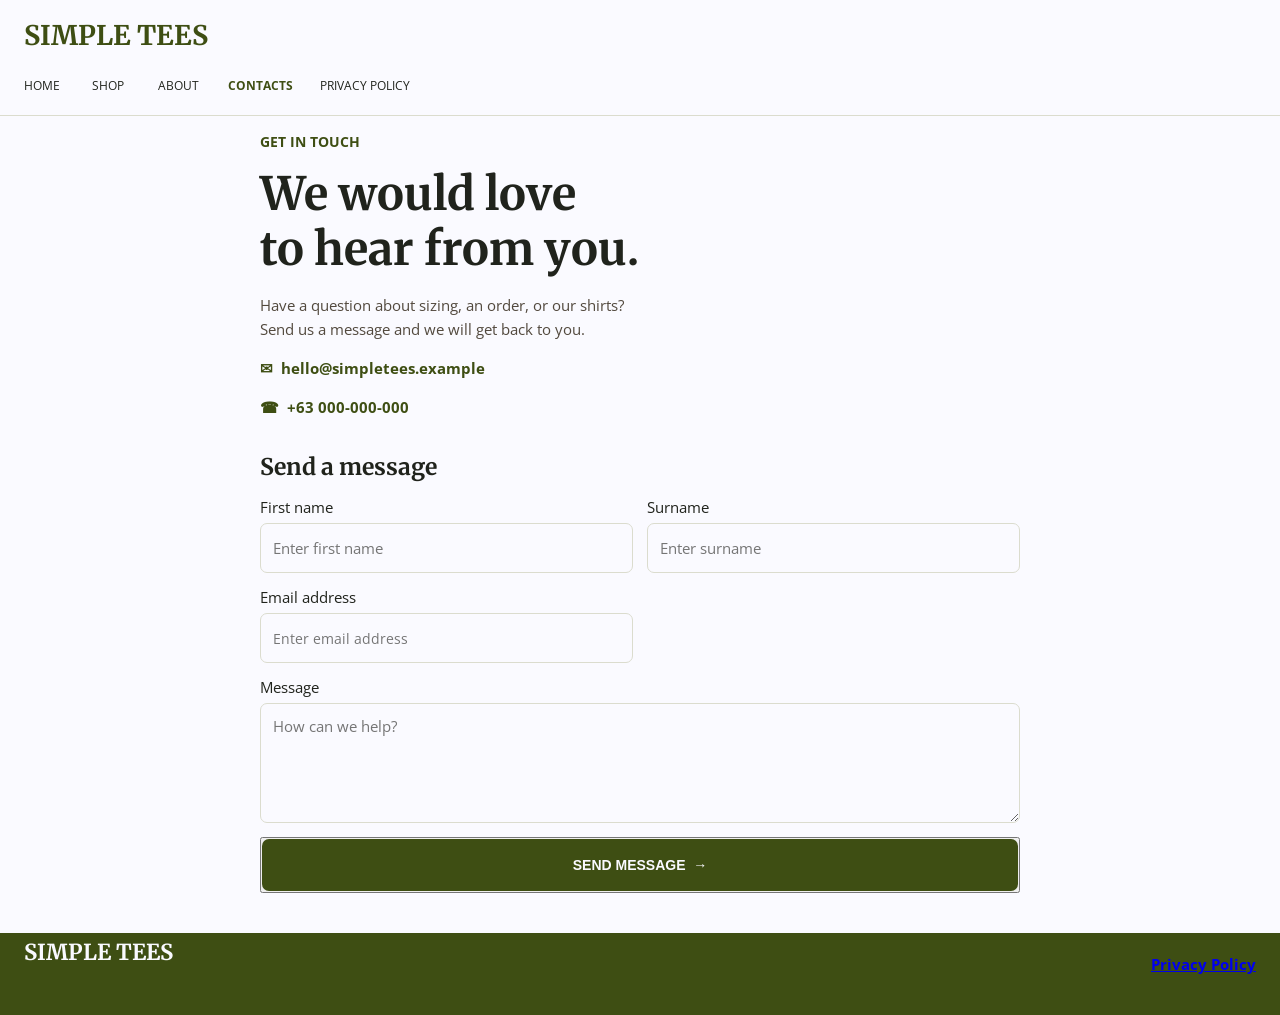
==== Contact.html @ 776efa2a "Add files via upload" ====
<!DOCTYPE html>
<html lang="en">
<head>
    <title>Contact Us | Simple Tees</title>
  	<meta charset="utf-8">
  	<meta name="viewport" content="initial-scale=1, width=device-width">
  	
  	<link rel="stylesheet" href="CSS/global.css">
  	<link rel="stylesheet" href="CSS/index1.css">
  	<link rel="stylesheet" href="https://fonts.googleapis.com/css2?family=Merriweather:wght@700&display=swap">
  	<link rel="stylesheet" href="https://fonts.googleapis.com/css2?family=Open+Sans:wght@400;700&display=swap">
<style>
.nav-link { color: inherit; text-decoration: none; }
.nav-link:hover { color: #3e4e13; text-decoration: underline; }
.nav-link:focus-visible { outline: 3px solid #9aa66d; outline-offset: 4px; }
.home { left: 760px; }
.shop { left: 855px; }
.about { left: 950px; }
.contacts { left: 1045px; }
.privacy-nav {
  position: absolute;
  top: 41px;
  left: 1150px;
  display: inline-block;
  width: 180px;
  height: 30px;
  color: #20231c;
}
</style>
<style>
.brand-home-link { font-weight: 700; text-decoration: none; cursor: pointer; }
.brand-home-link:hover { text-decoration: underline; }
.brand-home-link:focus-visible { outline: 3px solid #9aa66d; outline-offset: 4px; }
</style>
  <link rel="stylesheet" href="CSS/responsive.css">
</head>
<body>
  	
  	<div class="contact">
    		<div class="header"></div>
    		<a href="SimpleTees.html" class="simple-tees brand-home-link">SIMPLE TEES</a>
    		<a href="SimpleTees.html" class="home nav-link" id="hOMEText">HOME</a>
		<a href="Shop.html" class="shop nav-link" id="sHOPText">SHOP</a>
		<div class="about">ABOUT</div>
		<b class="contacts">CONTACTS</b>
		<a href="PrivacyPolicy.html" class="privacy-nav nav-link">PRIVACY POLICY</a>
    		<div class="divider"></div>
    		<div class="contact-background"></div>
    		<b class="get-in-touch">GET IN TOUCH</b>
    		<b class="we-would-loveto">We would love<br>to hear from you.</b>
    		<div class="have-a-question">Have a question about sizing, an order, or our shirts?<br>Send us a message and we will get back to you.</div>
    		<b class="hellosimpleteesexample">✉  hello@simpletees.example</b>
    		<b class="b">☎  +63 000-000-000</b>
    		
    		<div class="contact-form-surface"></div>
    		<b class="send-a-message">Send a message</b>
    		
    		<form id="contact-form">
      			<div class="first-name">
        				<label for="first-name" class="surname">First name</label>
        				<input type="text" id="first-name" class="field" placeholder="Enter first name" required>
      			</div>
      			
      			<div class="enter-surname">
        				<label for="surname" class="surname">Surname</label>
        				<input type="text" id="surname" class="field2" placeholder="Enter surname" required>
      			</div>
      			
      			<div class="enter-email-address">
        				<label for="email" class="email-address">Email address</label>
        				<input type="email" id="email" class="field" placeholder="Enter email address" required>
      			</div>
      			
      			<div class="how-can-we-help">
        				<label for="message" class="surname">Message</label>
        				<textarea id="message" class="field4" placeholder="How can we help?" required></textarea>
      			</div>
      			
      			<button type="submit" class="send-message">
        				<div class="send-message2"></div>
        				<b class="send-message3">SEND MESSAGE  →</b>
      			</button>
    		</form>
    		
    		<div class="footer"></div>
    		<a href="SimpleTees.html" class="simple-tees2 brand-home-link">SIMPLE TEES</a>
    		<a href="PrivacyPolicy.html" class="button-link">
  <b class="home3">Privacy Policy</b>
  </a>
  	</div>
  	
  	<script src="JS/Contact.js" defer></script>
</body>
</html>
---- CSS/global.css ----
body {
  	margin: 0;
  	line-height: normal;
}
---- CSS/index1.css ----
.contact {
  	width: 100%;
  	height: 1024px;
  	position: relative;
  	background-color: #fafaff;
  	overflow: hidden;
  	text-align: left;
  	font-size: 15px;
  	color: #20231c;
  	font-family: 'Open Sans';
}
.header {
  	position: absolute;
  	top: 0px;
  	left: 0px;
  	background-color: #fafaff;
  	width: 1440px;
  	height: 102px;
}
.simple-tees {
  	position: absolute;
  	top: 29px;
  	left: 82px;
  	font-size: 29px;
  	display: inline-block;
  	font-family: Merriweather;
  	color: #3e4e13;
  	width: 330px;
  	height: 58px;
}
.home {
  	position: absolute;
  	top: 41px;
  	left: 860px;
  	display: inline-block;
  	width: 110px;
  	height: 30px;
  	cursor: pointer;
}
.shop {
  	position: absolute;
  	top: 41px;
  	left: 982px;
  	display: inline-block;
  	width: 110px;
  	height: 30px;
  	cursor: pointer;
}
.about {
  	position: absolute;
  	top: 41px;
  	left: 1104px;
  	display: inline-block;
  	width: 110px;
  	height: 30px;
}
.contacts {
  	position: absolute;
  	top: 41px;
  	left: 1226px;
  	display: inline-block;
  	color: #3e4e13;
  	width: 110px;
  	height: 30px;
}
.divider {
  	position: absolute;
  	top: 101px;
  	left: 0px;
  	background-color: #dbdcce;
  	width: 1440px;
  	height: 1px;
}
.contact-background {
  	position: absolute;
  	top: 102px;
  	left: 0px;
  	background-color: #ece9d6;
  	width: 1440px;
  	height: 818px;
}
.get-in-touch {
  	position: absolute;
  	top: 172px;
  	left: 102px;
  	font-size: 16px;
  	display: inline-block;
  	color: #3e4e13;
  	width: 540px;
  	height: 32px;
}
.we-would-loveto {
  	position: absolute;
  	top: 228px;
  	left: 100px;
  	font-size: 48px;
  	display: inline-block;
  	font-family: Merriweather;
  	width: 670px;
  	height: 96px;
}
.have-a-question {
  	position: absolute;
  	top: 392px;
  	left: 101px;
  	font-size: 19px;
  	color: #52493e;
  	display: inline-block;
  	width: 650px;
  	height: 38px;
}
.hellosimpleteesexample {
  	position: absolute;
  	top: 556px;
  	left: 101px;
  	font-size: 19px;
  	display: inline-block;
  	color: #3e4e13;
  	white-space: pre-wrap;
  	width: 580px;
  	height: 38px;
}
.b {
  	position: absolute;
  	top: 609px;
  	left: 101px;
  	font-size: 19px;
  	display: inline-block;
  	color: #3e4e13;
  	white-space: pre-wrap;
  	width: 540px;
  	height: 38px;
}
.contact-form-surface {
  	position: absolute;
  	top: 161px;
  	left: 755px;
  	border-radius: 15px;
  	background-color: #fafaff;
  	width: 575px;
  	height: 672px;
}
.send-a-message {
  	position: absolute;
  	top: 193px;
  	left: 798px;
  	font-size: 28px;
  	display: inline-block;
  	font-family: Merriweather;
  	width: 470px;
  	height: 56px;
}
.first-name {
  	position: absolute;
  	top: 264px;
  	left: 797px;
  	width: 482px;
  	height: 94px;
}
.field {
  	position: absolute;
  	top: 33px;
  	left: 0px;
  	border-radius: 7px;
  	background-color: #fafaff;
  	border: 1.5px solid #dbdcce;
  	box-sizing: border-box;
  	width: 482px;
  	height: 61px;
}
.enter-first-name {
  	position: absolute;
  	top: 51px;
  	left: 18px;
  	font-size: 14px;
  	color: #5c6255;
  	display: inline-block;
  	width: 430px;
  	height: 28px;
}
.enter-surname {
  	position: absolute;
  	top: 376px;
  	left: 797px;
  	width: 482px;
  	height: 95px;
}
.surname {
  	position: absolute;
  	top: 0px;
  	left: 0px;
  	display: inline-block;
  	width: 475px;
  	height: 30px;
}
.field2 {
  	position: absolute;
  	top: 34px;
  	left: 0px;
  	border-radius: 7px;
  	background-color: #fafaff;
  	border: 1.5px solid #dbdcce;
  	box-sizing: border-box;
  	width: 482px;
  	height: 61px;
}
.enter-email-address {
  	position: absolute;
  	top: 488px;
  	left: 797px;
  	width: 482px;
  	height: 94px;
  	font-size: 14px;
  	color: #5c6255;
}
.enter-email-address2 {
  	position: absolute;
  	top: 51px;
  	left: 18px;
  	display: inline-block;
  	width: 430px;
  	height: 28px;
}
.email-address {
  	position: absolute;
  	top: 0px;
  	left: 0px;
  	font-size: 15px;
  	display: inline-block;
  	color: #20231c;
  	width: 475px;
  	height: 30px;
}
.how-can-we-help {
  	position: absolute;
  	top: 600px;
  	left: 797px;
  	width: 482px;
  	height: 129px;
}
.field4 {
  	position: absolute;
  	top: 33px;
  	left: 0px;
  	border-radius: 7px;
  	background-color: #fafaff;
  	border: 1.5px solid #dbdcce;
  	box-sizing: border-box;
  	width: 482px;
  	height: 96px;
}
.send-message {
  	position: absolute;
  	top: 758px;
  	left: 797px;
  	width: 482px;
  	height: 52px;
  	font-size: 14px;
  	color: #fafaff;
}
.send-message2 {
  	position: absolute;
  	top: 0px;
  	left: 0px;
  	border-radius: 7px;
  	background-color: #3e4e13;
  	width: 482px;
  	height: 52px;
}
.send-message3 {
  	position: absolute;
  	top: 15.5px;
  	left: 20px;
  	display: inline-block;
  	white-space: pre-wrap;
  	width: 447px;
  	height: 28px;
}
.footer {
  	position: absolute;
  	top: 920px;
  	left: 0px;
  	background-color: #3e4e13;
  	width: 1440px;
  	height: 104px;
}
.simple-tees2 {
  	position: absolute;
  	top: 949px;
  	left: 82px;
  	font-size: 22px;
  	display: inline-block;
  	font-family: Merriweather;
  	color: #fafaff;
  	width: 295px;
  	height: 44px;
}
.home2 {
  	position: absolute;
  	top: 960px;
  	left: 848px;
  	font-size: 14px;
  	color: #fafaff;
  	white-space: pre-wrap;
  	display: inline-block;
  	width: 505px;
  	height: 28px;
  	cursor: pointer;
}
---- CSS/responsive.css ----
/* SimpleTees responsive layout
   Keeps the original desktop design and reflows content on smaller screens. */

*,
*::before,
*::after {
  box-sizing: border-box;
}

html {
  width: 100%;
  min-width: 320px;
  scroll-behavior: smooth;
}

body {
  margin: 0;
  width: 100%;
  min-width: 320px;
  overflow-x: hidden;
}

img {
  max-width: 100%;
  height: auto;
}

/* Tablet and mobile layout */
@media (max-width: 1350px) {
  body {
    overflow-x: hidden;
  }

  body > .home,
  .product-page,
  .contact,
  .privacy-policy {
    width: 100% !important;
    min-width: 0 !important;
    max-width: 100% !important;
    height: auto !important;
    min-height: 100vh;
    margin: 0 auto;
    padding: 132px 24px 28px;
    overflow: visible !important;
    display: flex;
    flex-direction: column;
    align-items: stretch;
    gap: 16px;
  }

  /* Shared header and navigation */
  .header {
    position: absolute !important;
    top: 0 !important;
    left: 0 !important;
    width: 100% !important;
    height: 116px !important;
  }

  .simple-tees {
    position: absolute !important;
    top: 19px !important;
    left: 24px !important;
    width: auto !important;
    height: auto !important;
    max-width: calc(100% - 48px);
    font-size: clamp(21px, 3vw, 27px) !important;
    line-height: 1.2;
    z-index: 5;
  }

  .home2,
  .home,
  .shop,
  .about,
  .contacts,
  .privacy-nav {
    position: absolute !important;
    top: 78px !important;
    height: auto !important;
    width: auto !important;
    min-width: 0;
    font-size: 12px !important;
    line-height: 1.4;
    white-space: nowrap;
    z-index: 5;
  }

  /* Header navigation positions are shared across pages. */
  .home2,
  .home { left: 24px !important; }

  .shop { left: 92px !important; }

  .about { left: 158px !important; }

  .contacts { left: 228px !important; }

  .privacy-nav { left: 320px !important; }

  .divider {
    position: absolute !important;
    top: 115px !important;
    left: 0 !important;
    width: 100% !important;
    height: 1px !important;
  }

  .footer {
    position: relative !important;
    top: auto !important;
    left: auto !important;
    width: calc(100% + 48px) !important;
    height: 82px !important;
    min-height: 82px;
    margin: 24px -24px -28px;
    order: 90;
  }

  .simple-tees2 {
    position: relative !important;
    top: auto !important;
    left: auto !important;
    width: auto !important;
    height: auto !important;
    margin: -65px 0 0 0;
    align-self: flex-start;
    z-index: 2;
    order: 91;
  }

  .home3 {
    position: relative !important;
    top: auto !important;
    left: auto !important;
    width: auto !important;
    height: auto !important;
    margin: -28px 0 0 auto;
    align-self: flex-end;
    z-index: 2;
    order: 92;
  }

  /* Homepage */
  .home .canvas,
  .home .backdrop {
    display: none !important;
  }

  .home .dont-belate {
    display: none !important;
  }

  .home .everyday-essentials,
  .home .simple-t-shirtsfor-everyday,
  .home .easy-to-wear,
  .home .button,
  .home .tshirt,
  .home .everyday-comfort-simple,
  .home .explore-our-original {
    position: relative !important;
    top: auto !important;
    left: auto !important;
    width: 100% !important;
    height: auto !important;
    max-width: 760px;
    margin-left: auto;
    margin-right: auto;
  }

  .home .everyday-essentials {
    order: 1;
    font-size: 14px;
    margin-top: 4px;
  }

  .home .simple-t-shirtsfor-everyday {
    order: 2;
    font-size: clamp(32px, 6vw, 54px) !important;
    line-height: 1.15;
  }

  .home .easy-to-wear {
    order: 3;
    font-size: 16px !important;
    line-height: 1.6;
  }

  .home .button {
    order: 4;
    margin-top: 4px;
    min-height: 58px;
  }

  .home .button .view-shop,
  .home .button .view-shop2 {
    position: absolute !important;
    top: 0 !important;
    left: 0 !important;
    width: 227px !important;
    height: 58px !important;
  }

  .home .button .view-shop2 {
    top: 18px !important;
    left: 20px !important;
    width: 190px !important;
    height: auto !important;
  }

  .home .tshirt {
    order: 5;
    display: flex;
    justify-content: center;
    margin-top: 12px;
  }

  .home .tshirt img {
    display: block;
    width: min(100%, 500px) !important;
    height: auto !important;
    object-fit: contain;
  }

  .home .everyday-comfort-simple {
    order: 6;
    font-size: clamp(22px, 4vw, 32px) !important;
    line-height: 1.3;
    margin-top: 10px;
  }

  .home .explore-our-original {
    order: 7;
    font-size: 15px !important;
    line-height: 1.5;
  }

  /* Product detail pages */
  .product-page .home2,
  .product-page .home21,
  .product-page .home211,
  .product-page .home22 {
    position: relative !important;
    top: auto !important;
    left: auto !important;
    width: auto !important;
    height: auto !important;
    display: inline-block;
    white-space: normal;
    font-size: 12px !important;
    line-height: 1.5;
  }

  .product-page .home2 { order: 1; }
  .product-page .home21 { order: 1; }
  .product-page .home211 { order: 1; }
  .product-page .home22 { order: 1; }

  .product-page .product-image-background {
    position: relative !important;
    top: auto !important;
    left: auto !important;
    width: 100% !important;
    max-width: 620px;
    height: auto !important;
    margin: 4px auto 12px;
    order: 2;
  }

  .product-page .product-image-background img {
    display: block;
    width: 100% !important;
    height: auto !important;
    object-fit: contain;
  }

  .product-page .product-page-child {
    display: none !important;
  }

  .product-page .new-arrival,
  .product-page .dont-be-late,
  .product-page .everyday-comfort,
  .product-page .do-good-work,
  .product-page .b,
  .product-page .divider2,
  .product-page .keep-the-momentum,
  .product-page .select-size,
  .product-page .size-selector,
  .product-page .quantity-label,
  .product-page .quantity-control,
  .product-page .add-to-cart,
  .product-page .order-now,
  .product-page .comfortable-everyday-fit {
    position: relative !important;
    top: auto !important;
    left: auto !important;
    right: auto !important;
    bottom: auto !important;
    width: 100% !important;
    max-width: 620px;
    height: auto !important;
    margin-left: auto;
    margin-right: auto;
  }

  .product-page .new-arrival { order: 3; font-size: 13px; }
  .product-page .dont-be-late,
  .product-page .everyday-comfort,
  .product-page .do-good-work {
    order: 4;
    font-size: clamp(27px, 5vw, 40px) !important;
    line-height: 1.2;
  }

  .product-page .b {
    order: 5;
    font-size: 22px !important;
    margin-top: 4px;
  }

  .product-page .divider2 {
    order: 6;
    margin-top: 4px;
    margin-bottom: 4px;
  }

  .product-page .keep-the-momentum {
    order: 7;
    font-size: 15px !important;
    line-height: 1.6;
  }

  .product-page .select-size {
    order: 8;
    font-size: 14px;
    margin-top: 8px;
  }

  .product-page .size-selector {
    order: 9;
    display: flex !important;
    flex-wrap: wrap;
    gap: 10px;
    justify-content: flex-start;
  }

  .product-page .size-option {
    position: relative !important;
    top: auto !important;
    left: auto !important;
    width: clamp(48px, 12vw, 68px) !important;
    height: 48px !important;
    flex: 0 0 auto;
  }

  .product-page .quantity-label {
    order: 10;
    margin-top: 4px;
    font-weight: 700;
  }

  .product-page .quantity-control {
    order: 11;
    display: flex !important;
    align-items: center;
    width: fit-content !important;
    margin-left: 0;
  }

  .product-page .add-to-cart,
  .product-page .order-now {
    order: 12;
    min-height: 54px;
    margin-top: 4px;
  }

  .product-page .order-now { order: 13; }

  .product-page .add-to-cart2,
  .product-page .add-to-cart3,
  .product-page .order-now2,
  .product-page .order-now3 {
    position: absolute !important;
    top: 0 !important;
    left: 0 !important;
    width: 100% !important;
    height: 54px !important;
  }

  .product-page .add-to-cart3,
  .product-page .order-now3 {
    display: flex;
    align-items: center;
    justify-content: center;
    top: 0 !important;
    font-size: 14px !important;
  }

  .product-page .comfortable-everyday-fit {
    order: 14;
    font-size: 13px;
    line-height: 1.7;
    margin-top: 8px;
  }

  /* Contact page */
  .contact .contact-background,
  .contact .contact-form-surface {
    display: none !important;
  }

  .contact .get-in-touch,
  .contact .we-would-loveto,
  .contact .have-a-question,
  .contact .hellosimpleteesexample,
  .contact .b,
  .contact .send-a-message,
  .contact form {
    position: relative !important;
    top: auto !important;
    left: auto !important;
    width: 100% !important;
    max-width: 760px;
    height: auto !important;
    margin-left: auto;
    margin-right: auto;
  }

  .contact .get-in-touch { order: 1; font-size: 14px; }
  .contact .we-would-loveto {
    order: 2;
    font-size: clamp(30px, 6vw, 46px) !important;
    line-height: 1.2;
  }

  .contact .have-a-question {
    order: 3;
    font-size: 15px !important;
    line-height: 1.6;
  }

  .contact .hellosimpleteesexample,
  .contact .b {
    font-size: 15px !important;
    line-height: 1.5;
  }

  .contact .hellosimpleteesexample { order: 4; }
  .contact .b { order: 5; }

  .contact .send-a-message {
    order: 6;
    font-size: 23px !important;
    margin-top: 18px;
  }

  .contact form {
    order: 7;
    display: grid;
    grid-template-columns: minmax(0, 1fr) minmax(0, 1fr);
    gap: 14px;
  }

  .contact form > div {
    position: relative !important;
    top: auto !important;
    left: auto !important;
    width: 100% !important;
    height: auto !important;
    min-width: 0;
  }

  .contact .how-can-we-help,
  .contact .send-message {
    grid-column: 1 / -1;
  }

  .contact .surname,
  .contact .email-address,
  .contact .field,
  .contact .field2,
  .contact .field4,
  .contact .send-message,
  .contact .send-message2,
  .contact .send-message3 {
    position: relative !important;
    top: auto !important;
    left: auto !important;
    width: 100% !important;
    height: auto !important;
    display: block;
  }

  .contact .field,
  .contact .field2,
  .contact .field4 {
    min-height: 50px;
    margin-top: 6px;
    padding: 12px;
    font: inherit;
  }

  .contact .field4 { min-height: 120px; resize: vertical; }

  .contact .send-message {
    min-height: 52px;
    padding: 0;
  }

  .contact .send-message2 {
    position: absolute !important;
    inset: 0;
    min-height: 52px;
  }

  .contact .send-message3 {
    position: relative !important;
    min-height: 52px;
    display: flex;
    align-items: center;
    justify-content: center;
  }

  /* Privacy policy page */
  .privacy-policy .policy-intro {
    position: absolute !important;
    top: 116px !important;
    left: 0 !important;
    width: 100% !important;
    height: 170px !important;
  }

  .privacy-policy .your-privacy-matters,
  .privacy-policy .privacy-policy2,
  .privacy-policy .last-updated-november,
  .privacy-policy .policy-contents,
  .privacy-policy .information-we-collect,
  .privacy-policy .how-we-use-your-information,
  .privacy-policy .cookies-and-website-analytics,
  .privacy-policy .data-protection-and-retention,
  .privacy-policy .your-privacy-choices,
  .privacy-policy .contact,
  .privacy-policy .information-we-collect3,
  .privacy-policy .when-you-place,
  .privacy-policy .divider2,
  .privacy-policy .how-we-use2,
  .privacy-policy .we-use-customer,
  .privacy-policy .divider3,
  .privacy-policy .cookies-and-website2 {
    position: relative !important;
    top: auto !important;
    left: auto !important;
    right: auto !important;
    width: 100% !important;
    max-width: 820px;
    height: auto !important;
    margin-left: auto;
    margin-right: auto;
  }

  .privacy-policy .your-privacy-matters { order: 1; font-size: 13px; }
  .privacy-policy .privacy-policy2 {
    order: 2;
    font-size: clamp(32px, 6vw, 48px) !important;
    line-height: 1.2;
  }
  .privacy-policy .last-updated-november { order: 3; font-size: 13px; }
  .privacy-policy .policy-contents { order: 4; margin-top: 18px; }
  .privacy-policy .information-we-collect,
  .privacy-policy .how-we-use-your-information,
  .privacy-policy .cookies-and-website-analytics,
  .privacy-policy .data-protection-and-retention,
  .privacy-policy .your-privacy-choices,
  .privacy-policy .contact {
    order: 5;
    min-height: 52px;
  }

  .privacy-policy .contents-background,
  .privacy-policy .contents-background2 {
    position: absolute !important;
    inset: 0 !important;
    width: 100% !important;
    height: 52px !important;
  }

  .privacy-policy .how-we-use {
    position: relative !important;
    top: auto !important;
    left: auto !important;
    width: 100% !important;
    min-height: 52px;
    padding: 15px;
  }

  .privacy-policy .information-we-collect3 { order: 6; margin-top: 20px; }
  .privacy-policy .when-you-place { order: 7; line-height: 1.7; }
  .privacy-policy .divider2 { order: 8; margin: 12px 0; }
  .privacy-policy .how-we-use2 { order: 9; }
  .privacy-policy .we-use-customer { order: 10; line-height: 1.7; }
  .privacy-policy .divider3 { order: 11; margin: 12px 0; }
  .privacy-policy .cookies-and-website2 { order: 12; }
}

/* Small phones */
@media (max-width: 520px) {
  body > .home,
  .product-page,
  .contact,
  .privacy-policy {
    padding-left: 16px;
    padding-right: 16px;
    padding-top: 128px;
    gap: 13px;
  }

  .simple-tees {
    left: 16px !important;
  }

  .home2,
  .home,
  .shop,
  .about,
  .contacts,
  .privacy-nav {
    top: 76px !important;
    font-size: 10px !important;
  }

  .home2,
  .home { left: 16px !important; }
  .shop { left: 75px !important; }
  .about { left: 130px !important; }
  .contacts { left: 190px !important; }
  .privacy-nav { left: 270px !important; }

  .product-page .size-selector {
    gap: 7px;
  }

  .product-page .size-option {
    width: 46px !important;
    height: 44px !important;
  }

  .contact form {
    grid-template-columns: minmax(0, 1fr);
  }

  .contact .how-can-we-help,
  .contact .send-message {
    grid-column: auto;
  }

  .home .easy-to-wear br,
  .privacy-policy .when-you-place br,
  .privacy-policy .we-use-customer br {
    display: none;
  }

  .home .easy-to-wear,
  .privacy-policy .when-you-place,
  .privacy-policy .we-use-customer {
    overflow-wrap: anywhere;
  }
}

@media (max-width: 380px) {
  body > .home,
  .product-page,
  .contact,
  .privacy-policy {
    padding-top: 150px;
  }

  .header { height: 138px !important; }
  .divider { top: 137px !important; }

  .home2,
  .home { left: 16px !important; top: 76px !important; }
  .shop { left: 76px !important; top: 76px !important; }
  .about { left: 136px !important; top: 76px !important; }
  .contacts { left: 16px !important; top: 104px !important; }
  .privacy-nav { left: 112px !important; top: 104px !important; }
}

/* Keep footer policy links with the footer rather than in the page content flow. */
@media (max-width: 1350px) {
  body > .home > a.button-link:has(.home3),
  .product-page > a.button-link:has(.home3),
  .contact > a.button-link:has(.home3) {
    position: relative !important;
    order: 92;
    align-self: flex-end;
    margin-top: -28px;
  }
}
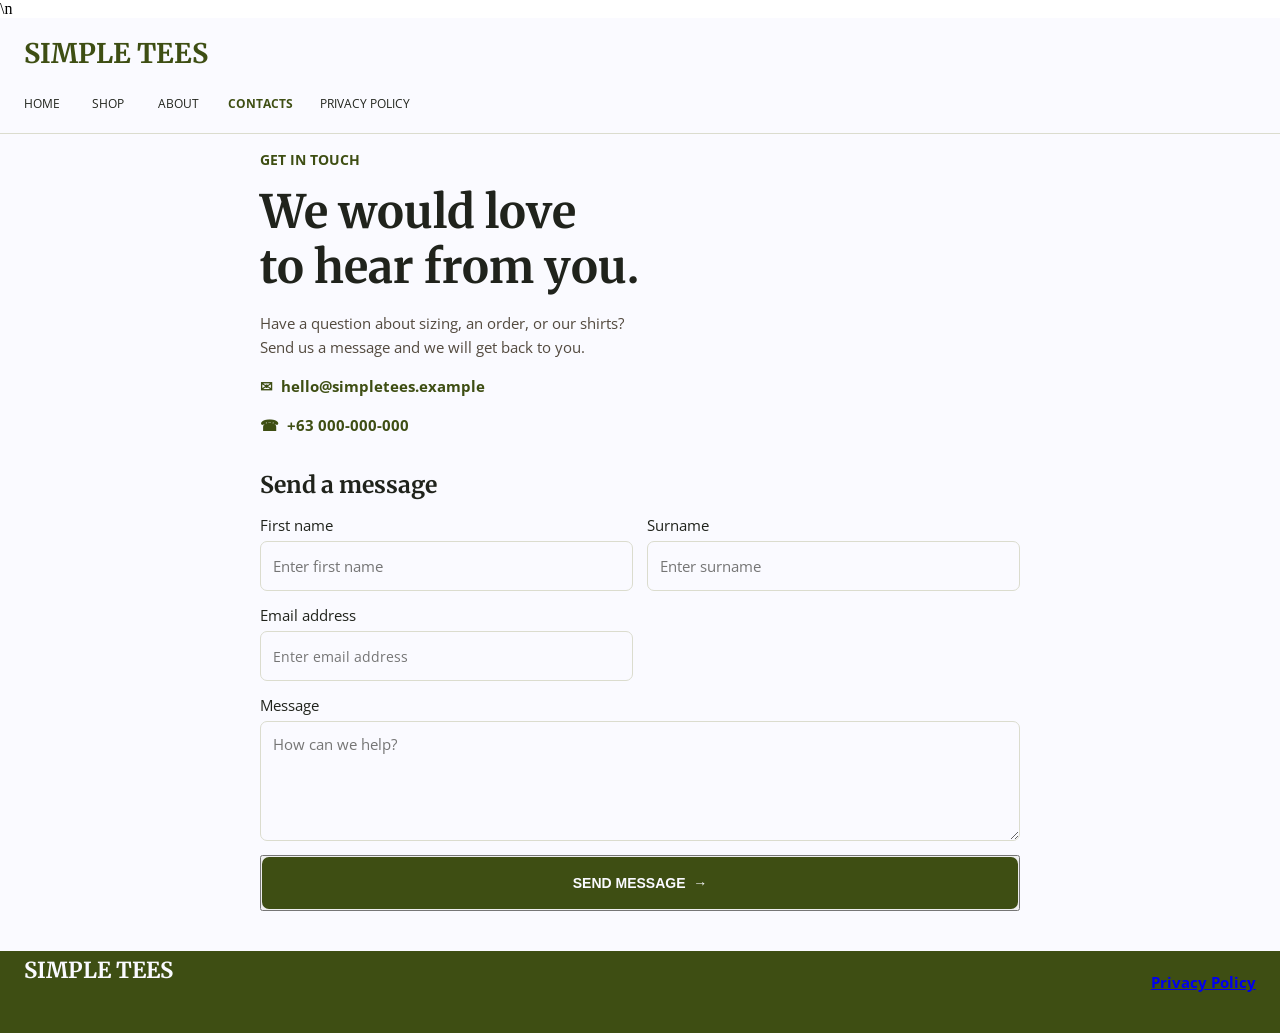
==== commit 0045836a: "Add files via upload" ====
--- a/Contact.html
+++ b/Contact.html
@@ -1,14 +1,13 @@
 <!DOCTYPE html>
-<html lang="en">
+<html>
 <head>
-    <title>Contact Us | Simple Tees</title>
   	<meta charset="utf-8">
   	<meta name="viewport" content="initial-scale=1, width=device-width">
   	
-  	<link rel="stylesheet" href="CSS/global.css">
-  	<link rel="stylesheet" href="CSS/index1.css">
-  	<link rel="stylesheet" href="https://fonts.googleapis.com/css2?family=Merriweather:wght@700&display=swap">
-  	<link rel="stylesheet" href="https://fonts.googleapis.com/css2?family=Open+Sans:wght@400;700&display=swap">
+  	<link rel="stylesheet" href="CSS/global.css" />
+  	<link rel="stylesheet" href="CSS/index1.css" />
+  	<link rel="stylesheet" href="https://fonts.googleapis.com/css2?family=Merriweather:wght@700&display=swap" />
+  	<link rel="stylesheet" href="https://fonts.googleapis.com/css2?family=Open+Sans:wght@400;700&display=swap" />
 <style>
 .nav-link { color: inherit; text-decoration: none; }
 .nav-link:hover { color: #3e4e13; text-decoration: underline; }
@@ -31,8 +30,7 @@
 .brand-home-link { font-weight: 700; text-decoration: none; cursor: pointer; }
 .brand-home-link:hover { text-decoration: underline; }
 .brand-home-link:focus-visible { outline: 3px solid #9aa66d; outline-offset: 4px; }
-</style>
-  <link rel="stylesheet" href="CSS/responsive.css">
+</style>\n  <link rel="stylesheet" href="CSS/responsive.css">
 </head>
 <body>
   	
@@ -58,17 +56,17 @@
     		<form id="contact-form">
       			<div class="first-name">
         				<label for="first-name" class="surname">First name</label>
-        				<input type="text" id="first-name" class="field" placeholder="Enter first name" required>
+        				<input type="text" id="first-name" class="field" placeholder="Enter first name" required />
       			</div>
       			
       			<div class="enter-surname">
         				<label for="surname" class="surname">Surname</label>
-        				<input type="text" id="surname" class="field2" placeholder="Enter surname" required>
+        				<input type="text" id="surname" class="field2" placeholder="Enter surname" required />
       			</div>
       			
       			<div class="enter-email-address">
         				<label for="email" class="email-address">Email address</label>
-        				<input type="email" id="email" class="field" placeholder="Enter email address" required>
+        				<input type="email" id="email" class="field" placeholder="Enter email address" required />
       			</div>
       			
       			<div class="how-can-we-help">
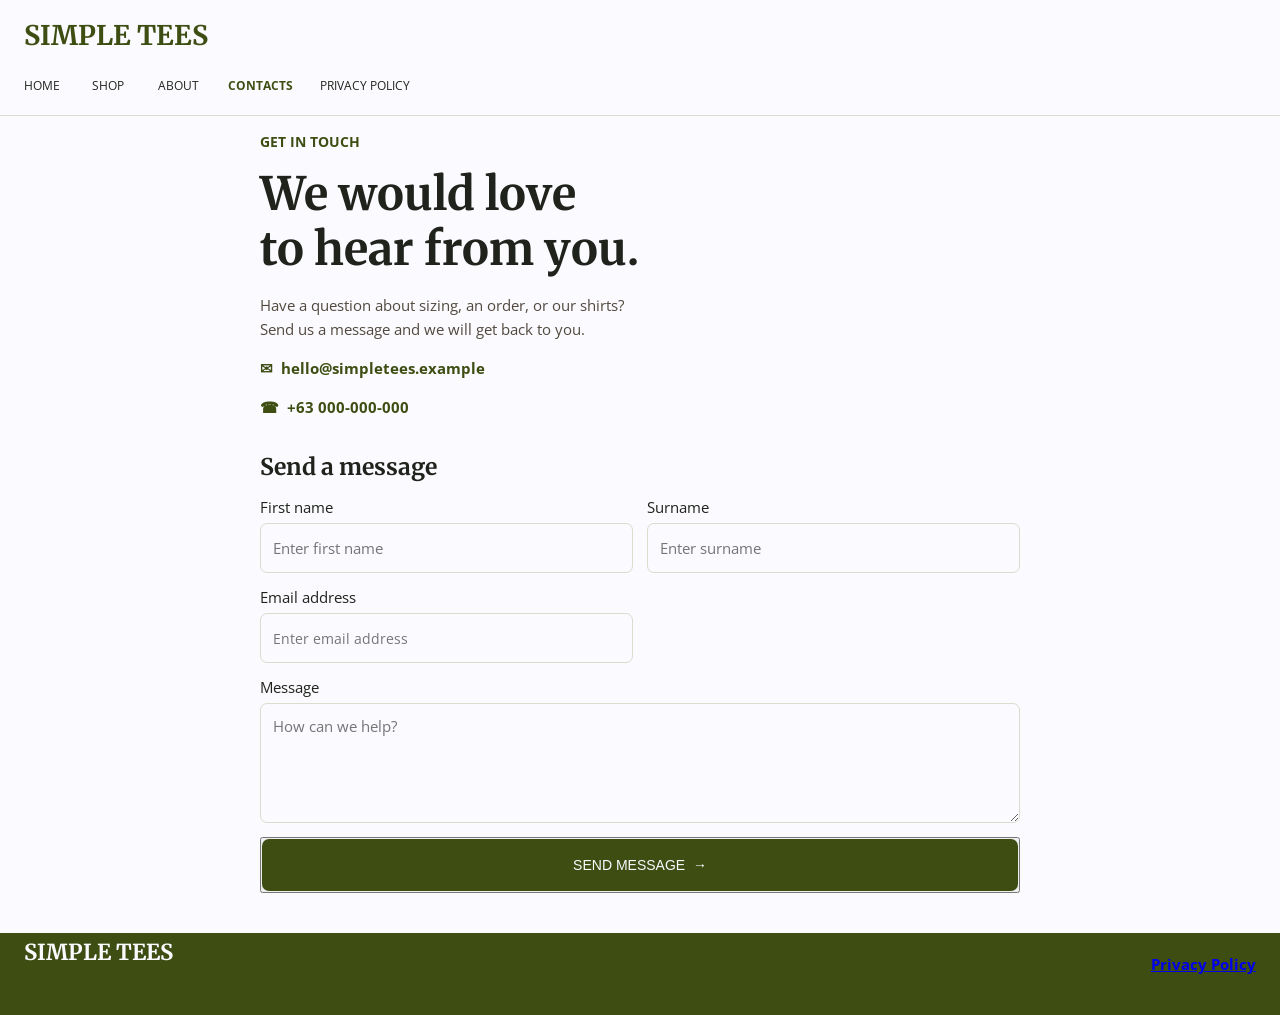
==== commit 3cdd29f1: "Add files via upload" ====
--- a/Contact.html
+++ b/Contact.html
@@ -1,13 +1,14 @@
 <!DOCTYPE html>
-<html>
+<html lang="en">
 <head>
+  <title>Contact Us | Simple Tees</title>
   	<meta charset="utf-8">
   	<meta name="viewport" content="initial-scale=1, width=device-width">
   	
-  	<link rel="stylesheet" href="CSS/global.css" />
-  	<link rel="stylesheet" href="CSS/index1.css" />
-  	<link rel="stylesheet" href="https://fonts.googleapis.com/css2?family=Merriweather:wght@700&display=swap" />
-  	<link rel="stylesheet" href="https://fonts.googleapis.com/css2?family=Open+Sans:wght@400;700&display=swap" />
+  	<link rel="stylesheet" href="CSS/global.css">
+  	<link rel="stylesheet" href="CSS/index1.css">
+  	<link rel="stylesheet" href="https://fonts.googleapis.com/css2?family=Merriweather:wght@700&display=swap">
+  	<link rel="stylesheet" href="https://fonts.googleapis.com/css2?family=Open+Sans:wght@400;700&display=swap">
 <style>
 .nav-link { color: inherit; text-decoration: none; }
 .nav-link:hover { color: #3e4e13; text-decoration: underline; }
@@ -30,7 +31,8 @@
 .brand-home-link { font-weight: 700; text-decoration: none; cursor: pointer; }
 .brand-home-link:hover { text-decoration: underline; }
 .brand-home-link:focus-visible { outline: 3px solid #9aa66d; outline-offset: 4px; }
-</style>\n  <link rel="stylesheet" href="CSS/responsive.css">
+</style>
+  <link rel="stylesheet" href="CSS/responsive.css">
 </head>
 <body>
   	
@@ -56,17 +58,17 @@
     		<form id="contact-form">
       			<div class="first-name">
         				<label for="first-name" class="surname">First name</label>
-        				<input type="text" id="first-name" class="field" placeholder="Enter first name" required />
+        				<input type="text" id="first-name" class="field" placeholder="Enter first name" required>
       			</div>
       			
       			<div class="enter-surname">
         				<label for="surname" class="surname">Surname</label>
-        				<input type="text" id="surname" class="field2" placeholder="Enter surname" required />
+        				<input type="text" id="surname" class="field2" placeholder="Enter surname" required>
       			</div>
       			
       			<div class="enter-email-address">
         				<label for="email" class="email-address">Email address</label>
-        				<input type="email" id="email" class="field" placeholder="Enter email address" required />
+        				<input type="email" id="email" class="field" placeholder="Enter email address" required>
       			</div>
       			
       			<div class="how-can-we-help">
@@ -75,8 +77,8 @@
       			</div>
       			
       			<button type="submit" class="send-message">
-        				<div class="send-message2"></div>
-        				<b class="send-message3">SEND MESSAGE  →</b>
+        				<span class="send-message2"></span>
+        				<span class="send-message3">SEND MESSAGE  →</span>
       			</button>
     		</form>
     		
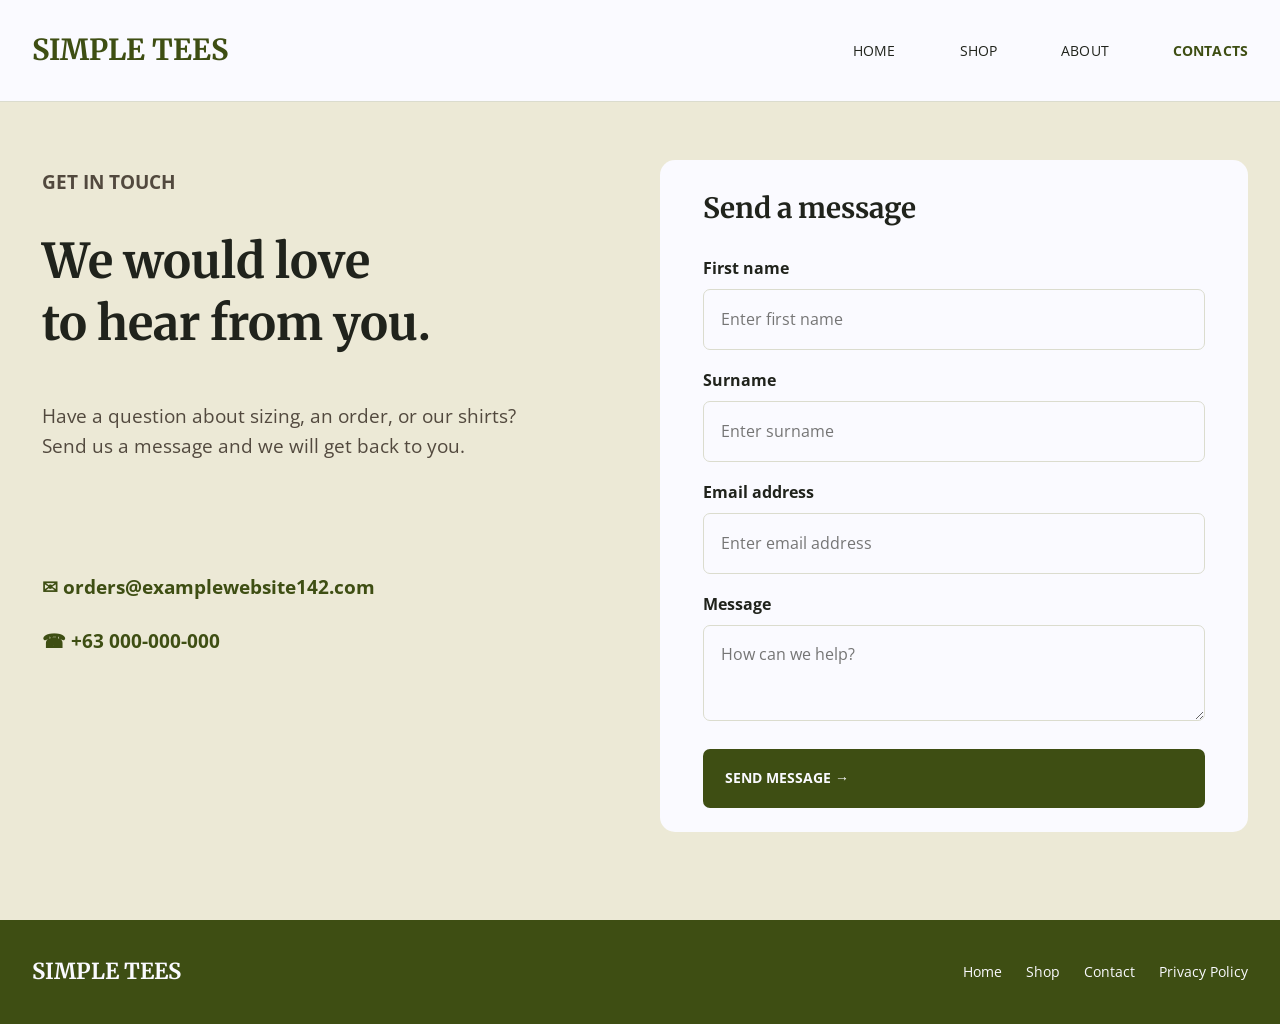
==== commit 774170ca: "Add files via upload" ====
--- a/Contact.html
+++ b/Contact.html
@@ -1,94 +1,40 @@
-<!DOCTYPE html>
+<!doctype html>
 <html lang="en">
 <head>
+  <meta charset="utf-8">
+  <meta name="viewport" content="width=device-width, initial-scale=1">
   <title>Contact Us | Simple Tees</title>
-  	<meta charset="utf-8">
-  	<meta name="viewport" content="initial-scale=1, width=device-width">
-  	
-  	<link rel="stylesheet" href="CSS/global.css">
-  	<link rel="stylesheet" href="CSS/index1.css">
-  	<link rel="stylesheet" href="https://fonts.googleapis.com/css2?family=Merriweather:wght@700&display=swap">
-  	<link rel="stylesheet" href="https://fonts.googleapis.com/css2?family=Open+Sans:wght@400;700&display=swap">
-<style>
-.nav-link { color: inherit; text-decoration: none; }
-.nav-link:hover { color: #3e4e13; text-decoration: underline; }
-.nav-link:focus-visible { outline: 3px solid #9aa66d; outline-offset: 4px; }
-.home { left: 760px; }
-.shop { left: 855px; }
-.about { left: 950px; }
-.contacts { left: 1045px; }
-.privacy-nav {
-  position: absolute;
-  top: 41px;
-  left: 1150px;
-  display: inline-block;
-  width: 180px;
-  height: 30px;
-  color: #20231c;
-}
-</style>
-<style>
-.brand-home-link { font-weight: 700; text-decoration: none; cursor: pointer; }
-.brand-home-link:hover { text-decoration: underline; }
-.brand-home-link:focus-visible { outline: 3px solid #9aa66d; outline-offset: 4px; }
-</style>
-  <link rel="stylesheet" href="CSS/responsive.css">
+  <link rel="preconnect" href="https://fonts.googleapis.com">
+  <link rel="preconnect" href="https://fonts.gstatic.com" crossorigin>
+  <link href="https://fonts.googleapis.com/css2?family=Merriweather:wght@700&family=Open+Sans:wght@400;600;700&display=swap" rel="stylesheet">
+  <link rel="stylesheet" href="CSS/site.css">
 </head>
 <body>
-  	
-  	<div class="contact">
-    		<div class="header"></div>
-    		<a href="SimpleTees.html" class="simple-tees brand-home-link">SIMPLE TEES</a>
-    		<a href="SimpleTees.html" class="home nav-link" id="hOMEText">HOME</a>
-		<a href="Shop.html" class="shop nav-link" id="sHOPText">SHOP</a>
-		<div class="about">ABOUT</div>
-		<b class="contacts">CONTACTS</b>
-		<a href="PrivacyPolicy.html" class="privacy-nav nav-link">PRIVACY POLICY</a>
-    		<div class="divider"></div>
-    		<div class="contact-background"></div>
-    		<b class="get-in-touch">GET IN TOUCH</b>
-    		<b class="we-would-loveto">We would love<br>to hear from you.</b>
-    		<div class="have-a-question">Have a question about sizing, an order, or our shirts?<br>Send us a message and we will get back to you.</div>
-    		<b class="hellosimpleteesexample">✉  hello@simpletees.example</b>
-    		<b class="b">☎  +63 000-000-000</b>
-    		
-    		<div class="contact-form-surface"></div>
-    		<b class="send-a-message">Send a message</b>
-    		
-    		<form id="contact-form">
-      			<div class="first-name">
-        				<label for="first-name" class="surname">First name</label>
-        				<input type="text" id="first-name" class="field" placeholder="Enter first name" required>
-      			</div>
-      			
-      			<div class="enter-surname">
-        				<label for="surname" class="surname">Surname</label>
-        				<input type="text" id="surname" class="field2" placeholder="Enter surname" required>
-      			</div>
-      			
-      			<div class="enter-email-address">
-        				<label for="email" class="email-address">Email address</label>
-        				<input type="email" id="email" class="field" placeholder="Enter email address" required>
-      			</div>
-      			
-      			<div class="how-can-we-help">
-        				<label for="message" class="surname">Message</label>
-        				<textarea id="message" class="field4" placeholder="How can we help?" required></textarea>
-      			</div>
-      			
-      			<button type="submit" class="send-message">
-        				<span class="send-message2"></span>
-        				<span class="send-message3">SEND MESSAGE  →</span>
-      			</button>
-    		</form>
-    		
-    		<div class="footer"></div>
-    		<a href="SimpleTees.html" class="simple-tees2 brand-home-link">SIMPLE TEES</a>
-    		<a href="PrivacyPolicy.html" class="button-link">
-  <b class="home3">Privacy Policy</b>
-  </a>
-  	</div>
-  	
-  	<script src="JS/Contact.js" defer></script>
+<header class="site-header"><a class="brand" href="index.html">SIMPLE TEES</a><nav class="main-nav" aria-label="Main navigation"><a href="index.html">HOME</a><a href="Shop.html">SHOP</a><a href="index.html#about">ABOUT</a><a href="Contact.html" aria-current="page">CONTACTS</a></nav></header>
+<main class="contact-main">
+  <div class="contact-grid">
+    <section class="contact-copy">
+      <p class="eyebrow">GET IN TOUCH</p>
+      <h1>We would love<br>to hear from you.</h1>
+      <p>Have a question about sizing, an order, or our shirts?<br>Send us a message and we will get back to you.</p>
+      <div class="contact-details">
+        <a href="mailto:orders@examplewebsite142.com">✉  orders@examplewebsite142.com</a>
+        <span>☎  +63 000-000-000</span>
+      </div>
+    </section>
+    <section class="contact-card">
+      <h2>Send a message</h2>
+      <form id="contact-form">
+        <div class="form-field"><label for="first-name">First name</label><input id="first-name" name="firstName" type="text" placeholder="Enter first name" autocomplete="given-name" required></div>
+        <div class="form-field"><label for="surname">Surname</label><input id="surname" name="surname" type="text" placeholder="Enter surname" autocomplete="family-name" required></div>
+        <div class="form-field"><label for="email">Email address</label><input id="email" name="email" type="email" placeholder="Enter email address" autocomplete="email" required></div>
+        <div class="form-field"><label for="message">Message</label><textarea id="message" name="message" placeholder="How can we help?" required></textarea></div>
+        <button class="action-button" type="submit">SEND MESSAGE →</button>
+      </form>
+    </section>
+  </div>
+</main>
+<footer class="site-footer"><a class="footer-brand" href="index.html">SIMPLE TEES</a><nav class="footer-nav" aria-label="Footer navigation"><a href="index.html">Home</a><a href="Shop.html">Shop</a><a href="Contact.html">Contact</a><a href="PrivacyPolicy.html">Privacy Policy</a></nav></footer>
+<script src="JS/Contact.js" defer></script>
 </body>
 </html>
--- a/CSS/site.css
+++ b/CSS/site.css
@@ -0,0 +1,349 @@
+:root {
+  --ink: #20231c;
+  --green: #3e4e13;
+  --olive: #5c6255;
+  --brown: #52493e;
+  --cream: #ece9d6;
+  --line: #dbdcce;
+  --paper: #fafaff;
+  --content: 1256px;
+}
+* { box-sizing: border-box; }
+html { scroll-behavior: smooth; }
+body {
+  margin: 0; min-width: 320px; background: var(--paper); color: var(--ink);
+  font: 16px/1.55 "Open Sans", Arial, sans-serif;
+}
+img { display: block; max-width: 100%; }
+a { color: inherit; }
+button, input, textarea { font: inherit; }
+button, a { -webkit-tap-highlight-color: transparent; }
+:focus-visible { outline: 3px solid #9aa66d; outline-offset: 3px; }
+.site-header {
+  min-height: 102px; padding: 20px max(32px, calc((100% - var(--content))/2));
+  display: flex; align-items: center; justify-content: space-between; gap: 28px;
+  background: var(--paper); border-bottom: 1px solid var(--line);
+}
+.brand {
+  color: var(--green); text-decoration: none; font: 700 29px/1.2 Merriweather, Georgia, serif;
+  white-space: nowrap;
+}
+.main-nav { display:flex; align-items:center; justify-content:flex-end; gap: clamp(24px, 5vw, 76px); }
+.main-nav a {
+  text-decoration:none; font-size:14px; letter-spacing:.01em; white-space:nowrap;
+}
+.main-nav a:hover, .main-nav a[aria-current="page"] { color:var(--green); font-weight:700; }
+.site-footer {
+  min-height:104px; padding:25px max(32px, calc((100% - var(--content))/2));
+  background:var(--green); color:var(--paper); display:flex; align-items:center;
+  justify-content:space-between; gap:24px;
+}
+.footer-brand { color:var(--paper); font:700 22px/1.2 Merriweather, Georgia, serif; text-decoration:none; }
+.footer-nav { display:flex; gap:24px; flex-wrap:wrap; }
+.footer-nav a { color:var(--paper); text-decoration:none; font-size:14px; }
+.footer-nav a:hover { text-decoration:underline; }
+.home-hero {
+  background:var(--cream); padding:46px 32px; min-height:695px;
+  display:grid; grid-template-columns:minmax(0, 1fr) minmax(420px, 522px);
+  gap:56px; align-items:center;
+}
+.hero-inner { width:100%; max-width:var(--content); margin:0 auto; display:contents; }
+.hero-copy { max-width:650px; justify-self:end; width:100%; }
+.eyebrow { margin:0 0 36px; color:var(--green); font-size:16px; font-weight:700; }
+.hero-copy h1 {
+  margin:0 0 54px; font:700 clamp(42px, 4.2vw, 58px)/1.22 Merriweather, Georgia, serif;
+  letter-spacing:-.035em;
+}
+.hero-copy .intro { margin:0 0 64px; color:var(--brown); font-size:19px; line-height:1.55; }
+.primary-link, .action-button {
+  min-height:59px; display:inline-flex; align-items:center; justify-content:flex-start;
+  padding:0 22px; border:0; border-radius:7px; background:var(--green); color:var(--paper);
+  text-decoration:none; font-size:14px; font-weight:700; cursor:pointer;
+}
+.primary-link { width:232px; }
+.primary-link:hover, .action-button:hover { background:#2f3b0e; }
+.hero-image {
+  width:100%; height:610px; object-fit:contain; border:1.5px solid var(--ink);
+  border-radius:20px; background:var(--paper); padding:20px;
+}
+.home-about { padding:24px max(32px, calc((100% - var(--content))/2)) 18px; }
+.home-about h2 { margin:0 0 8px; font:700 30px/1.3 Merriweather, Georgia, serif; }
+.home-about p { margin:0; color:var(--olive); }
+.product-shell { max-width:1256px; margin:0 auto; padding:38px 0 72px; }
+.breadcrumbs { margin:0 0 30px; color:var(--olive); font-size:14px; }
+.breadcrumbs a { text-decoration:none; }
+.breadcrumbs a:hover { color:var(--green); text-decoration:underline; }
+.product-layout { display:grid; grid-template-columns:minmax(0, 626px) minmax(0, 1fr); gap:74px; align-items:start; }
+.product-visual { padding:17px 28px; border-radius:12px; background:var(--cream); }
+.product-visual img {
+  width:100%; height:621px; object-fit:contain; border:1.5px solid var(--ink);
+  border-radius:20px; background:var(--paper); padding:18px;
+}
+.product-info { padding-top:2px; min-width:0; }
+.product-info .eyebrow { margin:0 0 20px; font-size:14px; }
+.product-info h1 { margin:0 0 18px; font:700 clamp(32px, 3vw, 42px)/1.25 Merriweather, Georgia, serif; }
+.price { margin:0 0 18px; color:var(--green); font-size:32px; font-weight:700; }
+.product-rule { border:0; border-top:1px solid var(--line); margin:18px 0 30px; }
+.product-description { margin:0 0 54px; color:var(--brown); font-size:17px; }
+.control-label { display:block; margin:0 0 14px; font-weight:700; }
+.size-options { display:flex; flex-wrap:wrap; gap:18px; margin-bottom:36px; }
+.size-option {
+  width:78px; height:55px; border:1.5px solid var(--line); border-radius:7px;
+  background:var(--paper); color:var(--ink); font-weight:700; cursor:pointer;
+}
+.size-option[aria-pressed="true"] { background:var(--green); border-color:var(--green); color:var(--paper); }
+.quantity-row { display:flex; align-items:center; gap:20px; margin-bottom:38px; }
+.quantity-row label { font-weight:700; }
+.quantity-control { display:flex; align-items:center; gap:18px; }
+.quantity-control button {
+  border:0; background:transparent; font-size:21px; font-weight:700; cursor:pointer; color:var(--ink);
+}
+.quantity-control input {
+  width:34px; border:0; padding:4px 0; text-align:center; background:transparent; font-weight:700;
+  appearance:textfield; -moz-appearance:textfield;
+}
+.quantity-control input::-webkit-inner-spin-button, .quantity-control input::-webkit-outer-spin-button { -webkit-appearance:none; margin:0; }
+.product-actions { display:grid; grid-template-columns:1fr 1fr; gap:14px; margin-bottom:28px; }
+.product-actions button { width:100%; justify-content:center; }
+.action-button.secondary { background:var(--brown); }
+.action-button.secondary:hover { background:#3e362e; }
+.product-points { margin:0; color:var(--olive); display:flex; flex-wrap:wrap; gap:22px; }
+.contact-main { background:var(--cream); padding:58px 32px 88px; }
+.contact-grid { max-width:1256px; margin:0 auto; display:grid; grid-template-columns:1fr minmax(460px,588px); gap:72px; align-items:start; }
+.contact-copy { padding:8px 0 0 10px; }
+.contact-copy .eyebrow { margin-bottom:34px; }
+.contact-copy h1 { margin:0 0 48px; font:700 clamp(38px,4vw,48px)/1.28 Merriweather, Georgia,serif; }
+.contact-copy p { margin:0; color:var(--brown); font-size:19px; }
+.contact-details { margin-top:112px; display:grid; gap:24px; color:var(--green); font-size:19px; font-weight:700; }
+.contact-card {
+  background:var(--paper); border-radius:15px; padding:30px 43px 24px;
+}
+.contact-card h2 { margin:0 0 30px; font:700 28px/1.3 Merriweather,Georgia,serif; }
+.form-field { display:flex; flex-direction:column; gap:8px; margin-bottom:18px; }
+.form-field label { font-weight:700; }
+.form-field input, .form-field textarea {
+  width:100%; min-width:0; border:1.5px solid var(--line); border-radius:7px;
+  background:var(--paper); padding:16px 17px; color:var(--ink);
+}
+.form-field input { min-height:61px; }
+.form-field textarea { min-height:96px; resize:vertical; }
+.contact-card button { width:100%; margin-top:10px; }
+.policy-hero { background:var(--cream); padding:48px max(32px, calc((100% - var(--content))/2)) 38px; }
+.policy-hero .eyebrow { margin:0 0 22px; font-size:14px; }
+.policy-hero h1 { margin:0 0 12px; font:700 51px/1.2 Merriweather,Georgia,serif; }
+.policy-hero p { margin:0; color:var(--brown); }
+.policy-main {
+  max-width:1256px; margin:0 auto; padding:54px 0 76px;
+  display:grid; grid-template-columns:407px minmax(0,1fr); gap:56px;
+}
+.policy-nav h2 { margin:0 0 14px; color:var(--green); font-size:18px; }
+.policy-nav a {
+  display:block; padding:17px 15px; border-radius:5px; color:var(--ink);
+  text-decoration:none; margin-bottom:5px;
+}
+.policy-nav a:nth-of-type(odd) { background:#f6f6f0; }
+.policy-nav a:hover { color:var(--green); text-decoration:underline; }
+.policy-sections section { padding:0 0 42px; margin:0 0 28px; border-bottom:1px solid var(--line); scroll-margin-top:24px; }
+.policy-sections section:last-child { border-bottom:0; }
+.policy-sections h2 { margin:0 0 14px; font:700 27px/1.35 Merriweather,Georgia,serif; }
+.policy-sections p { margin:0; color:var(--brown); font-size:17px; }
+@media (max-width: 1320px) {
+  .product-shell, .policy-main { margin-left:32px; margin-right:32px; }
+  .product-layout { gap:48px; }
+}
+@media (max-width: 900px) {
+  .site-header { min-height:92px; padding:18px 24px; flex-wrap:wrap; gap:16px; }
+  .brand { font-size:25px; }
+  .main-nav { gap:clamp(14px,3vw,28px); }
+  .main-nav a { font-size:13px; }
+  .home-hero { min-height:0; padding:40px 24px; grid-template-columns:minmax(0,1fr) minmax(280px, .9fr); gap:28px; }
+  .hero-copy { justify-self:stretch; }
+  .hero-copy .eyebrow { margin-bottom:22px; }
+  .hero-copy h1 { margin-bottom:28px; font-size:clamp(34px,5vw,48px); }
+  .hero-copy .intro { margin-bottom:36px; font-size:16px; }
+  .hero-image { height:460px; padding:12px; }
+  .product-shell { padding:30px 24px 56px; margin:0; }
+  .product-layout { grid-template-columns:minmax(0,1fr) minmax(0,1fr); gap:30px; }
+  .product-visual { padding:12px; }
+  .product-visual img { height:480px; padding:10px; }
+  .product-description { margin-bottom:34px; }
+  .size-options { gap:10px; }
+  .size-option { width:clamp(52px,10vw,70px); }
+  .product-actions { grid-template-columns:1fr; }
+  .contact-grid { grid-template-columns:minmax(0,1fr) minmax(0,1fr); gap:30px; }
+  .contact-card { padding:26px; }
+  .contact-details { margin-top:70px; }
+  .policy-main { margin:0 24px; grid-template-columns:280px minmax(0,1fr); gap:30px; }
+  .policy-hero { padding:42px 24px 34px; }
+}
+@media (max-width: 620px) {
+  body { font-size:15px; }
+  .site-header { padding:16px 20px; min-height:0; align-items:flex-start; flex-direction:column; }
+  .brand { font-size:24px; }
+  .main-nav { width:100%; justify-content:space-between; gap:10px; }
+  .main-nav a { font-size:12px; }
+  .home-hero { display:flex; flex-direction:column; align-items:stretch; padding:34px 20px 28px; gap:28px; }
+  .hero-copy { order:1; }
+  .hero-copy .eyebrow { margin-bottom:18px; font-size:13px; }
+  .hero-copy h1 { font-size:clamp(34px,9vw,44px); margin-bottom:22px; }
+  .hero-copy .intro { font-size:15px; margin-bottom:26px; }
+  .hero-image { order:2; height:auto; aspect-ratio: .95; padding:10px; border-radius:14px; }
+  .primary-link { min-height:54px; }
+  .home-about { padding:24px 20px 28px; }
+  .home-about h2 { font-size:23px; }
+  .site-footer { padding:24px 20px; flex-direction:column; align-items:flex-start; gap:18px; }
+  .footer-nav { gap:18px; }
+  .product-shell { padding:24px 20px 42px; }
+  .breadcrumbs { margin-bottom:20px; font-size:12px; }
+  .product-layout { display:flex; flex-direction:column; gap:28px; }
+  .product-visual { width:100%; padding:10px; }
+  .product-visual img { height:auto; aspect-ratio:1 / 1.05; padding:10px; border-radius:13px; }
+  .product-info { width:100%; padding:0; }
+  .product-info .eyebrow { margin-bottom:12px; }
+  .product-info h1 { font-size:32px; margin-bottom:10px; }
+  .price { font-size:27px; margin-bottom:12px; }
+  .product-rule { margin:14px 0 20px; }
+  .product-description { font-size:15px; margin-bottom:28px; }
+  .size-options { gap:8px; margin-bottom:26px; }
+  .size-option { flex:1; min-width:0; width:auto; height:50px; }
+  .quantity-row { margin-bottom:28px; gap:18px; }
+  .product-actions { grid-template-columns:1fr 1fr; gap:10px; margin-bottom:22px; }
+  .product-actions button { padding:0 10px; font-size:12px; min-height:54px; }
+  .product-points { gap:10px 18px; font-size:13px; }
+  .contact-main { padding:36px 20px 48px; }
+  .contact-grid { display:flex; flex-direction:column; gap:32px; }
+  .contact-copy { padding:0; }
+  .contact-copy .eyebrow { margin-bottom:18px; }
+  .contact-copy h1 { font-size:36px; margin-bottom:20px; }
+  .contact-copy p { font-size:16px; }
+  .contact-details { margin-top:28px; gap:12px; font-size:15px; }
+  .contact-card { width:100%; padding:24px 20px; }
+  .contact-card h2 { font-size:24px; margin-bottom:22px; }
+  .form-field { margin-bottom:15px; }
+  .form-field input { min-height:54px; }
+  .policy-hero { padding:34px 20px 28px; }
+  .policy-hero h1 { font-size:40px; }
+  .policy-main { margin:0; padding:32px 20px 48px; display:flex; flex-direction:column; gap:30px; }
+  .policy-nav a { padding:13px; font-size:14px; }
+  .policy-sections h2 { font-size:22px; }
+  .policy-sections p { font-size:15px; }
+}
+
+
+/* Order form modal */
+.order-form-overlay {
+  display:none; position:fixed; inset:0; z-index:9999; padding:20px;
+  overflow-y:auto; background:rgba(32,35,28,.62); align-items:center; justify-content:center;
+}
+.order-form-overlay.is-open { display:flex; }
+.order-form-dialog {
+  position:relative; width:min(100%,660px); max-height:calc(100vh - 40px); overflow-y:auto;
+  padding:34px; border-radius:14px; background:var(--paper); color:var(--ink);
+  box-shadow:0 18px 60px rgba(0,0,0,.24);
+}
+.order-form-close {
+  position:absolute; top:12px; right:16px; width:38px; height:38px; border:0;
+  border-radius:50%; background:var(--cream); color:var(--ink); font-size:27px; cursor:pointer;
+}
+.order-form-eyebrow { margin:0 0 8px; color:var(--green); font-size:12px; font-weight:700; letter-spacing:.12em; }
+.order-form-dialog h2 { margin:0 42px 8px 0; color:var(--green); font:700 clamp(24px,4vw,32px)/1.3 Merriweather,Georgia,serif; }
+.order-form-intro { margin:0 0 20px; color:var(--brown); font-size:14px; }
+.order-form-summary { margin-bottom:20px; padding:14px 16px; border-radius:8px; background:var(--cream); }
+.order-form-summary p { display:flex; gap:8px; margin:5px 0; font-size:14px; }
+.order-form-summary strong { min-width:88px; }
+.order-form-fields { display:grid; grid-template-columns:repeat(2,minmax(0,1fr)); gap:14px; }
+.order-field { display:flex; flex-direction:column; min-width:0; gap:6px; }
+.order-field-full { grid-column:1 / -1; }
+.order-field label { font-size:13px; font-weight:700; }
+.order-field input, .order-field textarea {
+  width:100%; min-width:0; padding:11px 12px; border:1px solid #c9c9bb; border-radius:6px;
+  background:#fff; color:var(--ink); font:inherit; font-size:14px;
+}
+.order-field textarea { resize:vertical; }
+.order-form-required, .order-form-disclaimer { color:#625d53; font-size:12px; line-height:1.5; }
+.order-form-submit { width:100%; min-height:50px; border:0; border-radius:7px; background:var(--green); color:var(--paper); font-weight:700; cursor:pointer; }
+@media (max-width:620px) {
+  .order-form-dialog { padding:28px 20px; }
+  .order-form-fields { grid-template-columns:1fr; }
+  .order-field-full { grid-column:auto; }
+}
+
+.contact-details a { color:inherit; text-decoration:none; }
+.contact-details a:hover { text-decoration:underline; }
+
+
+/* Center the homepage hero as one balanced content group. */
+.home-hero {
+  display: block;
+  padding: 44px 32px;
+}
+.hero-inner {
+  width: 100%;
+  max-width: 1256px;
+  min-height: 607px;
+  margin: 0 auto;
+  display: grid;
+  grid-template-columns: minmax(0, 1fr) minmax(420px, 522px);
+  gap: 56px;
+  align-items: center;
+}
+.hero-copy {
+  justify-self: start;
+  max-width: 600px;
+}
+.hero-image {
+  width: 100%;
+  height: 570px;
+  object-fit: contain;
+}
+
+/* Clickable product-to-product navigation in the breadcrumb area. */
+.product-breadcrumbs {
+  display: flex;
+  align-items: center;
+  flex-wrap: wrap;
+  gap: 9px;
+  margin: 0 0 30px;
+  color: var(--olive);
+  font-size: 13px;
+  line-height: 1.6;
+}
+.product-breadcrumbs a {
+  color: inherit;
+  text-decoration: none;
+  text-underline-offset: 3px;
+}
+.product-breadcrumbs a:hover {
+  color: var(--green);
+  text-decoration: underline;
+}
+.product-breadcrumbs .current-product {
+  color: var(--green);
+  font-weight: 700;
+}
+@media (max-width: 900px) {
+  .hero-inner {
+    min-height: 0;
+    grid-template-columns: minmax(0, 1fr) minmax(280px, .9fr);
+    gap: 28px;
+  }
+  .hero-image { height: 460px; }
+}
+@media (max-width: 620px) {
+  .hero-inner {
+    display: flex;
+    flex-direction: column;
+    align-items: stretch;
+    gap: 28px;
+  }
+  .hero-copy { max-width: none; }
+  .hero-image {
+    height: auto;
+    aspect-ratio: .95;
+  }
+  .product-breadcrumbs {
+    gap: 6px;
+    font-size: 11px;
+    margin-bottom: 18px;
+  }
+}
